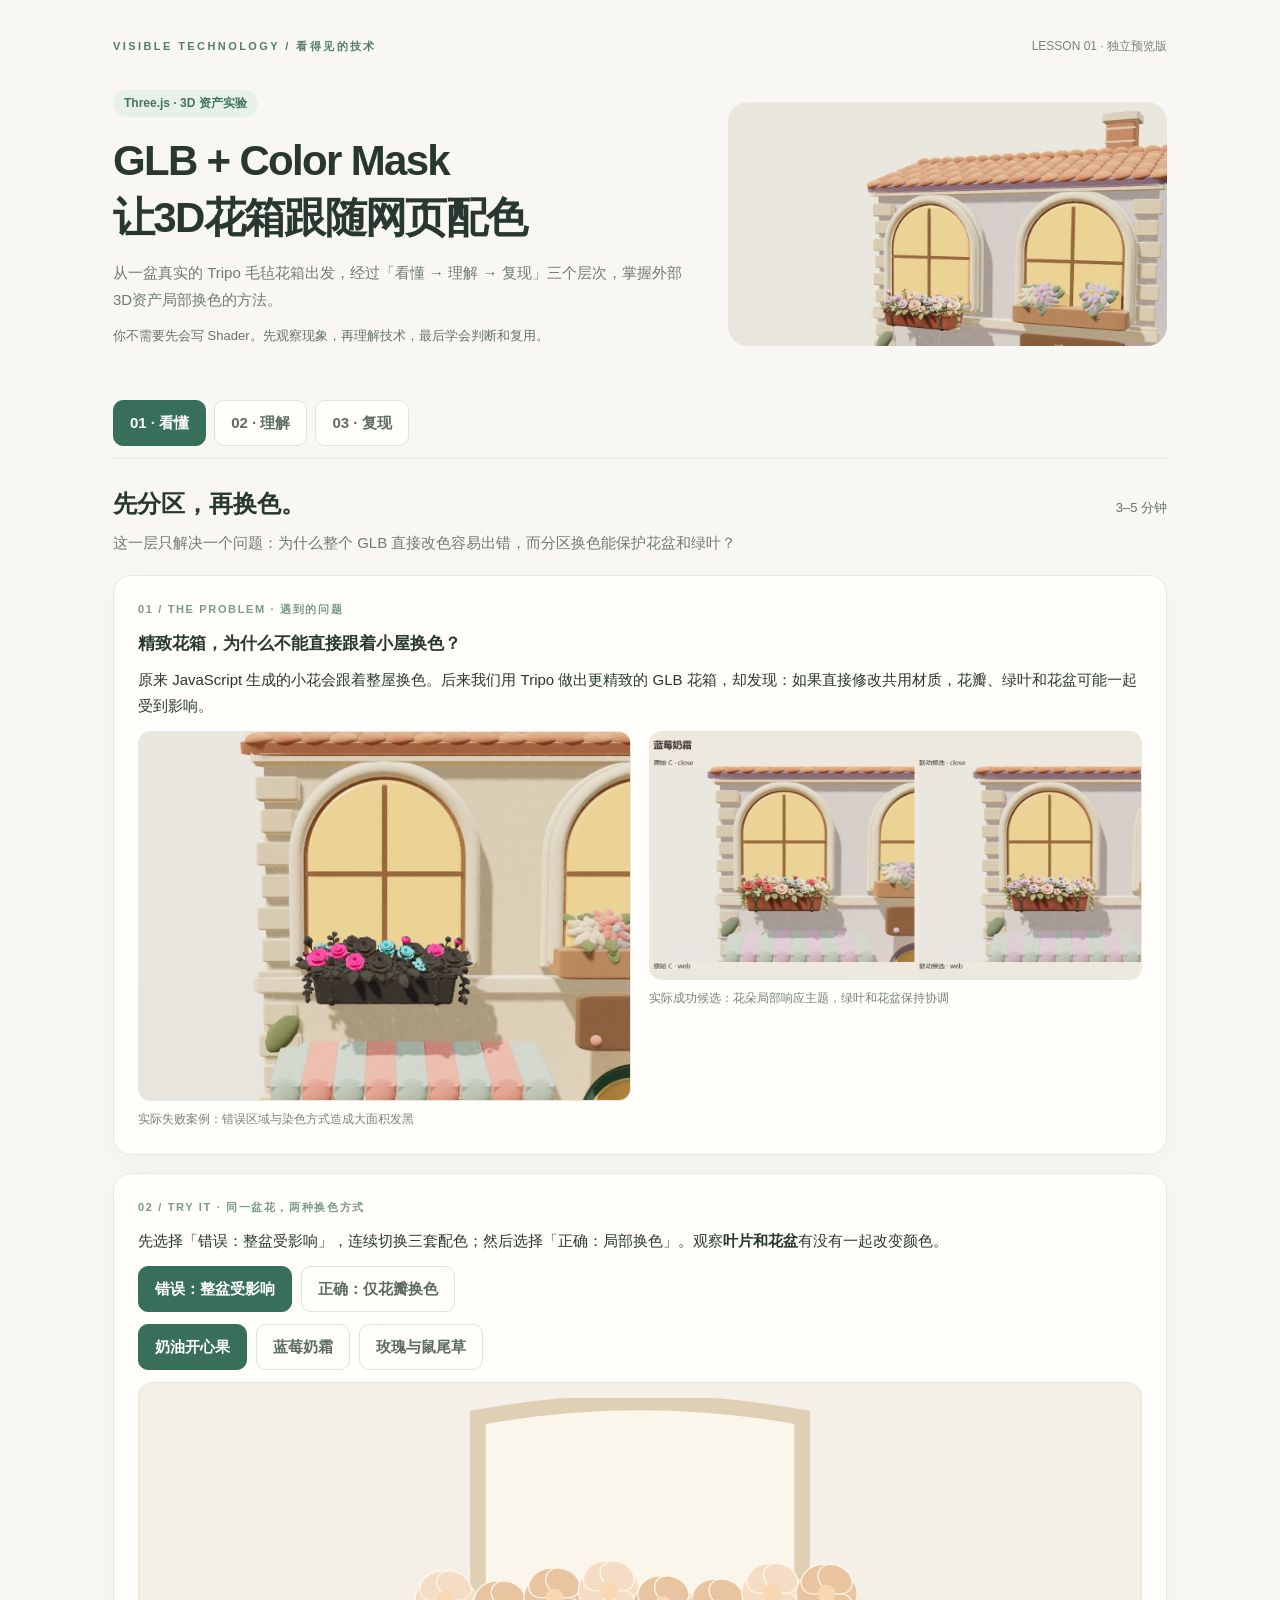
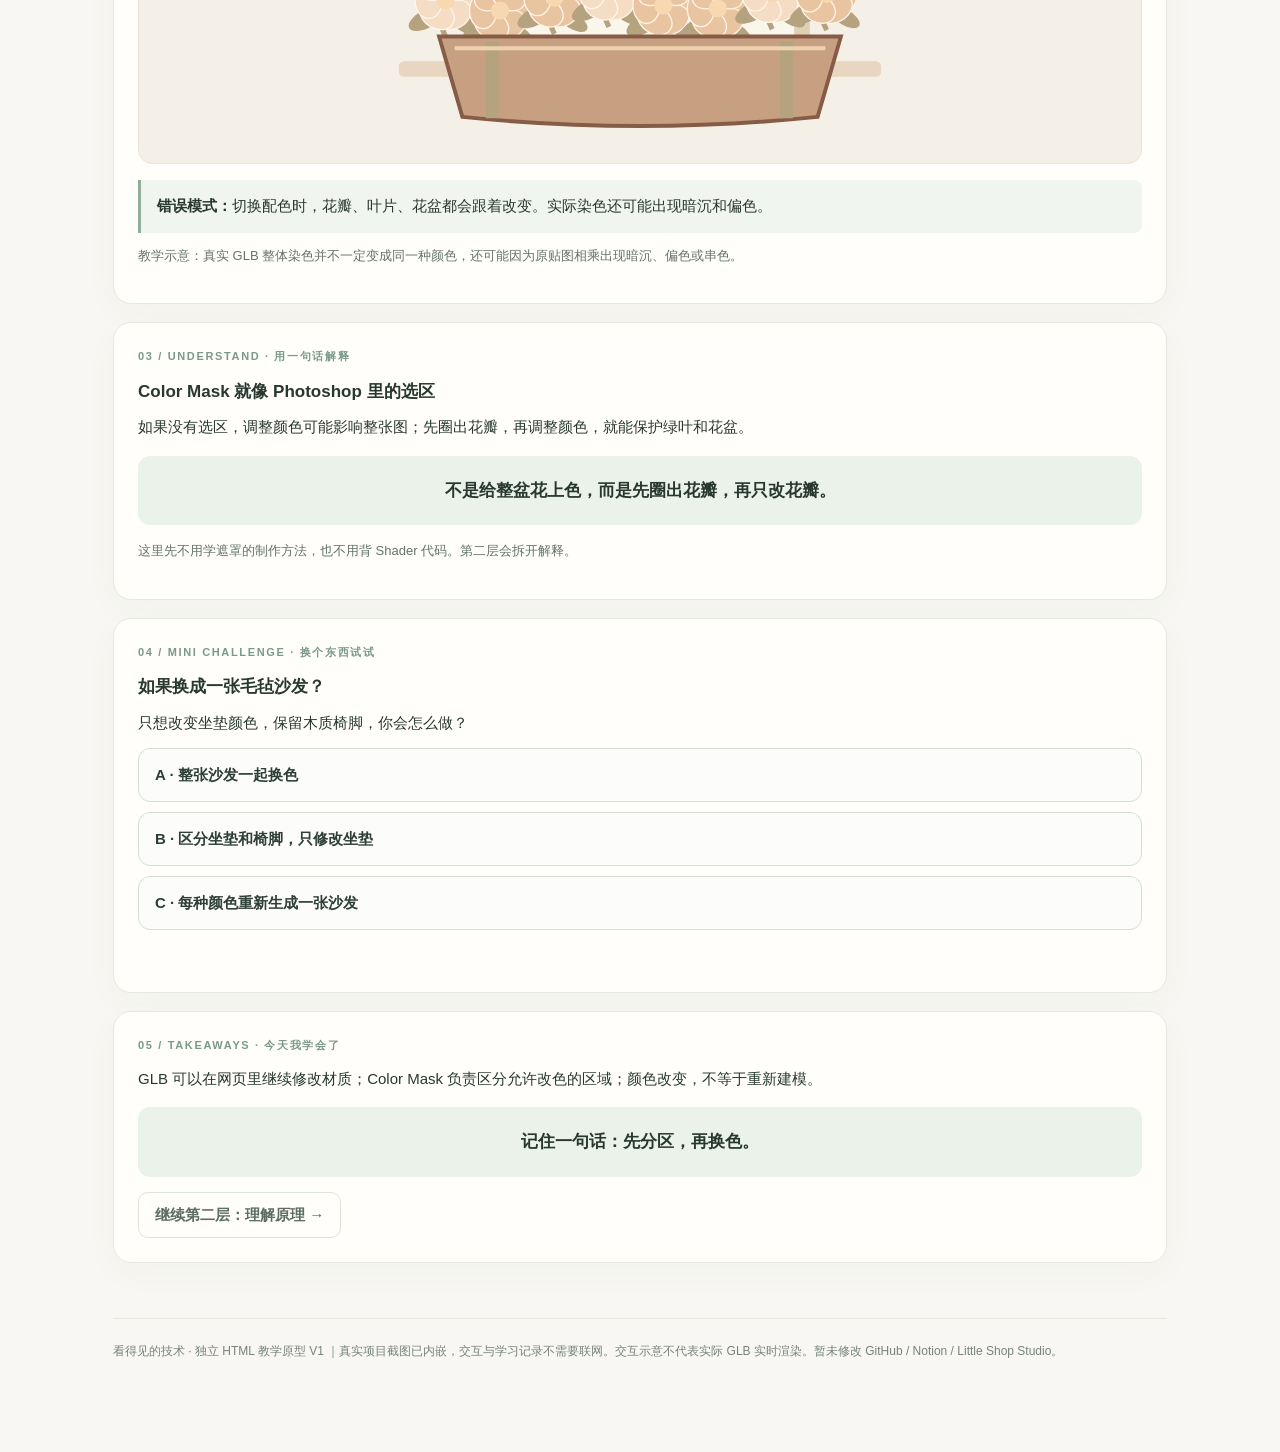
==== lessons/01-glb-color-mask.html @ ec83a198 "Publish Visible Technology Lesson 01 V2" ====
<!doctype html>
<html lang="zh-CN"><head><meta charset="utf-8"><meta name="viewport" content="width=device-width,initial-scale=1"><meta name="theme-color" content="#f7f5ef"><title>GLB + Color Mask｜让3D花箱跟随网页配色</title>
<style>
:root{--bg:#f8f7f3;--paper:#fffefb;--ink:#283831;--muted:#77827b;--edge:#e5e9df;--green:#537d6c;--mint:#e7f1e9;--blush:#efe0e4;--purple:#ddcee9}*{box-sizing:border-box}body{margin:0;background:var(--bg);color:var(--ink);font:15px/1.75 -apple-system,BlinkMacSystemFont,"Segoe UI","PingFang SC","Microsoft YaHei",sans-serif}button,input,select{font:inherit}button{cursor:pointer}button:focus-visible,input:focus-visible{outline:3px solid #93b8a2;outline-offset:2px}.shell{max-width:1110px;margin:auto;padding:36px 28px 90px}.eyebrow{letter-spacing:.22em;font-size:11px;color:var(--green);font-weight:700}.top{display:flex;justify-content:space-between;gap:12px;align-items:center}.top .tiny{font-size:12px;color:var(--muted)}h1{font-size:clamp(26px,4vw,42px);letter-spacing:-.04em;line-height:1.35;margin:16px 0 14px}h2{font-size:24px;line-height:1.4;margin:0 0 10px}h3{font-size:17px;margin:0 0 8px}p{margin:0 0 12px}.sub{font-size:15px;color:#6f7b73;max-width:800px}.hero{display:grid;grid-template-columns:1fr .75fr;gap:30px;align-items:center;margin:32px 0 28px}.hero img{width:100%;aspect-ratio:1.8;object-fit:cover;object-position:center;border-radius:20px}.tag{display:inline-block;background:var(--mint);color:#427561;border-radius:99px;padding:3px 11px;font-size:12px;font-weight:650}.tabs{display:flex;gap:8px;position:sticky;top:0;z-index:5;background:#f8f7f3ee;backdrop-filter:blur(16px);padding:12px 0;border-bottom:1px solid var(--edge);margin-bottom:28px}.tabs button,.pill{border:1px solid #dde5db;background:var(--paper);border-radius:10px;color:#5d6d63;padding:9px 16px;font-weight:650}.tabs button.on,.pill.on{background:#386f5a;border-color:#386f5a;color:white}.layer{display:none;animation:fade .25s}.layer.on{display:block}@keyframes fade{from{opacity:.4;transform:translateY(5px)}to{opacity:1;transform:none}}.section{margin:26px 0}.card{background:var(--paper);border:1px solid var(--edge);border-radius:18px;padding:24px;margin:18px 0;box-shadow:0 9px 35px #475b4b08}.label{font-size:11px;letter-spacing:.15em;color:#7a9a87;font-weight:750;text-transform:uppercase;margin-bottom:10px}.hint{color:#64736a;font-size:13px}.grid2{display:grid;grid-template-columns:1fr 1fr;gap:18px}.grid3{display:grid;grid-template-columns:repeat(3,1fr);gap:12px}.photo{width:100%;display:block;border-radius:12px;border:1px solid var(--edge)}figure{margin:0}figcaption{font-size:12px;color:var(--muted);padding-top:8px}.controlrow{display:flex;gap:9px;flex-wrap:wrap;margin:12px 0}.demo{border:1px solid #ebe4d9;border-radius:14px;background:#f4f0e7;padding:15px}.demo svg{width:100%;max-height:350px;display:block}.feedback{border-left:3px solid #8faf9a;background:#f0f5f0;padding:13px 16px;border-radius:0 8px 8px 0;margin:16px 0 0}.warning{border-left-color:#cb977c;background:#fbf4ec}.learn{font-weight:700;font-size:17px;background:#eaf2e9;padding:20px;border-radius:12px;text-align:center;margin:15px 0}.quiz button{display:block;width:100%;text-align:left;background:#fcfdfb;border:1px solid #d7dfd5;border-radius:12px;padding:14px 16px;margin:10px 0;color:#2f3f38;font-weight:600;line-height:1.6;box-shadow:0 1px 0 #ffffff inset}.quiz button:hover{background:#f3f7f2;border-color:#c0cec3}.quiz button.selected{border-color:#608a6c;background:#edf5eb;color:#214236}.quiz button:disabled{opacity:.72;color:#5f6f67;background:#f5f6f3;cursor:not-allowed}.quiz-feedback{font-weight:600;min-height:28px;color:#3f6d59}.flow{display:flex;gap:10px;flex-wrap:wrap;align-items:center}.flow>span{padding:11px 14px;border:1px solid #e2e7df;background:#f8faf6;border-radius:10px}.flow b{color:#8fa49a}input[type=range]{width:100%;accent-color:#688e81}input[type=text]{width:100%;border:1px solid var(--edge);border-radius:10px;padding:10px 12px;background:white}.inputgroup{margin:10px 0}.inputgroup label{display:block;font-size:13px;color:var(--muted);margin-bottom:5px}.status{border-radius:8px;background:#f1f3ec;padding:9px 12px;font-size:12px;color:#66756a}.stepbar{display:flex;gap:5px;margin:15px 0}.stepbar span{height:5px;flex:1;background:#e4e8e2;border-radius:20px}.stepbar span.on{background:#7da38e}.small{font-size:12px}.sectionTitle{display:flex;justify-content:space-between;align-items:baseline;gap:10px}.foot{margin-top:55px;border-top:1px solid var(--edge);padding-top:22px;font-size:12px;color:var(--muted)}.gallery img{width:100%;height:180px;object-fit:cover;display:block;border-radius:10px}.gallery figure{min-width:0}.code{font:12px/1.7 ui-monospace,Consolas,monospace;background:#263b34;color:#e1eee6;border-radius:12px;padding:16px;white-space:pre-wrap;word-break:break-word;max-height:320px;overflow:auto}.hide{display:none}.stepnav{display:flex;justify-content:space-between;gap:10px;margin-top:14px}kbd{font:12px ui-monospace,monospace;background:#e7ece6;padding:2px 5px;border-radius:4px}details{border:1px solid var(--edge);border-radius:12px;padding:12px 16px;margin:8px 0;background:white}summary{cursor:pointer;font-weight:650}.compare-legend{display:flex;gap:12px;flex-wrap:wrap;align-items:center;font-size:12px;color:var(--muted)}.dot{width:10px;height:10px;border-radius:50%;display:inline-block;margin-right:3px}.colorswatch{display:inline-block;width:13px;height:13px;border-radius:4px;border:1px solid #0001;vertical-align:middle}#cylinder{max-height:330px}.miniStats{display:grid;grid-template-columns:repeat(3,1fr);gap:12px}.stat{background:#eff2ec;padding:15px;border-radius:12px}.stat b{font-size:21px;display:block}.stat small{color:var(--muted)}@media(max-width:740px){.shell{padding:22px 15px 65px}.hero,.grid2{grid-template-columns:1fr}.grid3{grid-template-columns:1fr}.card{padding:17px}.tabs{overflow-x:auto}.tabs button{white-space:nowrap;flex:1;padding:8px}.miniStats{grid-template-columns:repeat(3,1fr)}.stat{padding:10px}.stat b{font-size:16px}}
</style></head><body><main class="shell"><div class="top"><span class="eyebrow">VISIBLE TECHNOLOGY / 看得见的技术</span><span class="tiny">LESSON 01 · 独立预览版</span></div>
<div class="hero"><div><span class="tag">Three.js · 3D 资产实验</span><h1>GLB + Color Mask<br>让3D花箱跟随网页配色</h1><p class="sub">从一盆真实的 Tripo 毛毡花箱出发，经过「看懂 → 理解 → 复现」三个层次，掌握外部3D资产局部换色的方法。</p><p class="hint">你不需要先会写 Shader。先观察现象，再理解技术，最后学会判断和复用。</p></div><img src="[data-uri]" alt="蓝莓奶霜主题实际实验截图"></div>
<nav class="tabs" aria-label="学习层次"><button class="on" data-layer="one">01 · 看懂</button><button data-layer="two">02 · 理解</button><button data-layer="three">03 · 复现</button></nav>
<section id="one" class="layer on"><div class="sectionTitle"><h2>先分区，再换色。</h2><span class="hint">3–5 分钟</span></div><p class="sub">这一层只解决一个问题：为什么整个 GLB 直接改色容易出错，而分区换色能保护花盆和绿叶？</p>
<div class="card"><div class="label">01 / THE PROBLEM · 遇到的问题</div><h3>精致花箱，为什么不能直接跟着小屋换色？</h3><p>原来 JavaScript 生成的小花会跟着整屋换色。后来我们用 Tripo 做出更精致的 GLB 花箱，却发现：如果直接修改共用材质，花瓣、绿叶和花盆可能一起受到影响。</p><div class="grid2"><figure><img class="photo" src="[data-uri]" alt="早期错误的整盆发黑实验"><figcaption>实际失败案例：错误区域与染色方式造成大面积发黑</figcaption></figure><figure><img class="photo" src="[data-uri]" alt="蓝莓奶霜三套配色对照"><figcaption>实际成功候选：花朵局部响应主题，绿叶和花盆保持协调</figcaption></figure></div></div>
<div class="card"><div class="label">02 / TRY IT · 同一盆花，两种换色方式</div><p>先选择「错误：整盆受影响」，连续切换三套配色；然后选择「正确：局部换色」。观察<span style="font-weight:750">叶片和花盆</span>有没有一起改变颜色。</p><div class="controlrow" id="modeBtns"><button class="pill on" data-value="wrong">错误：整盆受影响</button><button class="pill" data-value="right">正确：仅花瓣换色</button></div><div class="controlrow" id="themeBtns"><button class="pill on" data-value="cream">奶油开心果</button><button class="pill" data-value="blue">蓝莓奶霜</button><button class="pill" data-value="rose">玫瑰与鼠尾草</button></div><div class="demo"><svg id="flowerDemo" viewBox="0 0 460 270" role="img" aria-label="会随主题改变颜色的交互花箱"><rect width="460" height="270" rx="15" fill="#f5f0e7"/><path d="M105 15 Q230 -8 355 15 L355 210 H105 Z" fill="#faf6eb" stroke="#dfcfb5" stroke-width="12"/><rect x="44" y="203" width="372" height="12" rx="4" fill="#e8d6c0"/><g id="flowers"></g><path id="potShape" d="M75 184 H385 L367 246 Q230 260 93 246 Z" fill="#b87957" stroke="#875c47" stroke-width="3"/><path id="straps" d="M116 188 V247 M343 188 V247" stroke="#66594b" stroke-width="10" fill="none"/><path d="M87 193 H373" stroke="#eed2b0" stroke-width="3" fill="none"/></svg></div><div class="feedback" id="modeFeedback" aria-live="polite"></div><p class="hint" style="margin-top:12px">教学示意：真实 GLB 整体染色并不一定变成同一种颜色，还可能因为原贴图相乘出现暗沉、偏色或串色。</p></div>
<div class="card"><div class="label">03 / UNDERSTAND · 用一句话解释</div><h3>Color Mask 就像 Photoshop 里的选区</h3><p>如果没有选区，调整颜色可能影响整张图；先圈出花瓣，再调整颜色，就能保护绿叶和花盆。</p><div class="learn">不是给整盆花上色，而是先圈出花瓣，再只改花瓣。</div><p class="hint">这里先不用学遮罩的制作方法，也不用背 Shader 代码。第二层会拆开解释。</p></div>
<div class="card quiz" id="quizOne"><div class="label">04 / MINI CHALLENGE · 换个东西试试</div><h3>如果换成一张毛毡沙发？</h3><p>只想改变坐垫颜色，保留木质椅脚，你会怎么做？</p><button data-correct="false">A · 整张沙发一起换色</button><button data-correct="true">B · 区分坐垫和椅脚，只修改坐垫</button><button data-correct="false">C · 每种颜色重新生成一张沙发</button><div class="quiz-feedback" aria-live="polite"></div></div>
<div class="card"><div class="label">05 / TAKEAWAYS · 今天我学会了</div><p>GLB 可以在网页里继续修改材质；Color Mask 负责区分允许改色的区域；颜色改变，不等于重新建模。</p><div class="learn">记住一句话：先分区，再换色。</div><button class="pill nextLayer" data-to="two">继续第二层：理解原理 →</button></div></section>
<section id="two" class="layer"><div class="sectionTitle"><h2>看看这些技术是怎样合作的</h2><span class="hint">8–12 分钟</span></div><p class="sub">GLB 提供模型，UV 找到贴图位置，Color Mask 指定区域，Shader 计算最终颜色。我们用同一个圆柱连续实验。</p>
<div class="card"><div class="label">INTERACTIVE / 圆柱连续实验</div><div class="controlrow" id="stageBtns"><button class="pill on" data-value="0">① 模型</button><button class="pill" data-value="1">② UV</button><button class="pill" data-value="2">③ 遮罩</button><button class="pill" data-value="3">④ 换色</button></div><h3 id="stageTitle">先观察3D圆柱</h3><p class="hint" id="stageDesc"></p><div class="stepbar" id="stepbar"><span class="on"></span><span></span><span></span><span></span></div><div class="grid2"><div class="demo"><svg id="cylinder" viewBox="0 0 340 230" role="img" aria-label="三维圆柱表面示意"><defs><linearGradient id="cylLight"><stop stop-color="#4d3e29" stop-opacity=".2"/><stop offset=".4" stop-color="white" stop-opacity=".2"/><stop offset="1" stop-color="#42311d" stop-opacity=".15"/></linearGradient></defs><path id="cylSide" d="M78 52 V174 A92 32 0 0 0 262 174 V52 Z" fill="#d0b99b" stroke="#967b61" stroke-width="2"/><path d="M78 52 V174 A92 32 0 0 0 262 174 V52 Z" fill="url(#cylLight)"/><ellipse id="cylTop" cx="170" cy="52" rx="92" ry="32" fill="#ead7bd" stroke="#967b61" stroke-width="2"/><path d="M78 174 A92 32 0 0 0 262 174" stroke="#967b61" stroke-width="2" fill="none"/><text x="170" y="225" text-anchor="middle" font-size="15" fill="#66584b">3D 圆柱（底面被遮挡）</text></svg></div><div class="demo"><svg viewBox="0 0 340 230" role="img" aria-label="圆柱UV展开二维区域"><rect x="14" y="10" width="312" height="201" fill="#ede7dd" rx="9"/><rect id="uvSide" x="32" y="40" width="205" height="143" fill="#d0b99b" stroke="#967b61" stroke-width="2"/><circle id="uvTop" cx="282" cy="75" r="32" fill="#ead7bd" stroke="#967b61" stroke-width="2"/><circle id="uvBottom" cx="282" cy="154" r="32" fill="#ead7bd" stroke="#967b61" stroke-width="2"/><g font-size="13" fill="#67584b" text-anchor="middle"><text x="134" y="116">柱身</text><text x="282" y="80">顶面</text><text x="282" y="159">底面</text></g></svg></div></div><p class="hint">左侧是3D可见表面示意，右侧是2D UV布局。真实圆柱顶面和底面对应两个圆形，底面在当前3D视角下看不见。</p><div id="regionControls" class="hide"><h3>指定允许换色的区域</h3><div class="controlrow" id="regionBtns"><button class="pill on" data-value="side">柱身（长方形）</button><button class="pill" data-value="caps">两端（两个圆形）</button><button class="pill" data-value="all">全部表面</button></div><label class="small"><input type="checkbox" id="maskPreview"> 显示遮罩预览（粉色为选中区域）</label></div><div id="shadeControls" class="hide"><h3>选择目标颜色</h3><div class="controlrow" id="shaderColorBtns"><button class="pill on" data-value="#ae93d1">薰衣草紫</button><button class="pill" data-value="#db93a7">樱花粉</button><button class="pill" data-value="#8db9a4">薄荷绿</button></div><div class="inputgroup"><label for="blend">遮罩混合强度 <b id="blendValue">100%</b></label><input id="blend" type="range" min="0" max="100" step="5" value="100"></div></div><div class="feedback" id="stageFeedback" aria-live="polite"></div><div class="stepnav"><button class="pill" id="prevStage">← 上一步</button><button class="pill" id="nextStage">下一步 →</button></div></div>
<div class="card"><div class="label">REMEMBER / 四个概念</div><div class="grid2"><p><b>GLB：</b>存放3D几何、UV、材质和贴图等数据的文件格式。</p><p><b>UV：</b>让3D表面的位置对应到2D贴图的位置。</p><p><b>Color Mask：</b>标记哪些表面区域参与换色。</p><p><b>Shader：</b>利用贴图、遮罩和配色，计算像素最终的显示效果。</p></div><div class="learn">UV 负责「在哪里」，Mask 负责「改不改」，Shader 负责「怎么画」。</div><p class="hint">Mask=0 表示保留原色，Mask=1 表示完全参与目标色处理。真实项目可能使用多通道遮罩和更复杂的色彩重映射。</p></div>
<div class="card quiz" id="quizTwo"><div class="label">CHECK / 理解检查</div><h3>如果玫瑰变紫色后，绿叶边缘也出现紫色，应优先检查什么？</h3><button data-correct="false">A · 增加模型面数</button><button data-correct="true">B · 遮罩边界、UV 对齐与采样</button><button data-correct="false">C · 花箱在窗台上的位置</button><div class="quiz-feedback" aria-live="polite"></div></div><button class="pill nextLayer" data-to="three">继续第三层：复现与应用 →</button></section>
<section id="three" class="layer"><div class="sectionTitle"><h2>下次遇到同类模型，你还会做吗？</h2><span class="hint">8–12 分钟</span></div><p class="sub">这一层不是背代码，而是记住可复用的流程、失败时的判断方法，以及真实项目档案在哪里。</p>
<div class="card"><div class="label">REPRODUCE / 五步复现路线</div><div class="flow"><span>① Tripo 获取 GLB</span><b>→</b><span>② Blender 减面</span><b>→</b><span>③ 分区遮罩</span><b>→</b><span>④ Three.js 动态换色</span><b>→</b><span>⑤ 实际验收</span></div><p class="hint" style="margin-top:15px">先检查原始模型是否已有独立材质区，再决定遮罩或分材质方案，不能机械地要求所有模型使用同一技术。</p><div class="miniStats"><div class="stat"><b>约190万</b><small>原始三角面</small></div><div class="stat"><b>约15万</b><small>候选三角面</small></div><div class="stat"><b>3 套</b><small>配色视觉验收</small></div></div></div>
<div class="card"><div class="label">EVIDENCE / 这次真实项目留下了什么</div><div class="grid3 gallery"><figure><img src="[data-uri]" alt="四档减面对照"><figcaption>模型减面对比：150k保留良好，80k与40k出现破损</figcaption></figure><figure><img src="[data-uri]" alt="C版装配预览"><figcaption>C版：位置修正＋柔和哑光</figcaption></figure><figure><img src="[data-uri]" alt="蓝莓奶霜换色对比"><figcaption>三套配色之一：蓝莓奶霜</figcaption></figure></div><details><summary>展开查看三套配色和加载失败回退</summary><div class="grid2" style="margin-top:15px"><figure><img class="photo" src="[data-uri]" alt="奶油开心果前后对比"><figcaption>奶油开心果</figcaption></figure><figure><img class="photo" src="[data-uri]" alt="玫瑰与鼠尾草前后对比"><figcaption>玫瑰与鼠尾草</figcaption></figure><figure><img class="photo" src="[data-uri]" alt="程序花箱回退"><figcaption>加载失败后回退程序花箱</figcaption></figure><figure><img class="photo" src="[data-uri]" alt="失败的错误染色"><figcaption>早期整盆染色失败</figcaption></figure></div></details></div>
<div class="card quiz" id="diagnostic"><div class="label">DEBUG LAB / 问题诊断实验室</div><div class="sectionTitle"><h3 id="diagnosisTitle"></h3><span class="hint" id="diagnosisCount"></span></div><p id="diagnosisQuestion"></p><div id="diagnosisChoices"></div><div class="quiz-feedback" id="diagnosisFeedback" aria-live="polite"></div><div class="stepnav"><button class="pill" id="previousCase">← 上一题</button><button class="pill" id="nextCase">下一题 →</button></div></div>
<div class="card"><div class="label">REUSE / 任务书生成器</div><h3>下一次，换成别的 GLB 怎么办？</h3><p class="hint">填入要做的东西与换色区域，复制任务书交给 Codex。在独立实验里验证，再决定是否进入正式项目。</p><div class="grid3"><div class="inputgroup"><label for="assetName">资产名称</label><input type="text" id="assetName" value="毛毡沙发"></div><div class="inputgroup"><label for="editablePart">允许换色的部位</label><input type="text" id="editablePart" value="坐垫"></div><div class="inputgroup"><label for="fixedPart">保持原色的部位</label><input type="text" id="fixedPart" value="木质椅脚"></div></div><pre class="code" id="promptPreview"></pre><button class="pill on" id="copyPrompt">复制 Codex 任务书</button><span class="hint" id="copyStatus" aria-live="polite"></span></div>
<div class="card"><div class="label">ARCHIVE / 实验档案与技术边界</div><p><b>C版不只是 GLB：</b>它包含约15万面模型、柔和哑光材质配方和装配位置；单独复制模型未必能复现验收外观。</p><p><b>FLOWER-COLOR-01：</b>三套颜色静态视觉已验收；十轮切换、配置恢复、实例复用和失败回退有独立实验通过记录。</p><div class="feedback warning"><b>仍待验证：</b>保护区严格像素一致性（53,550样本中54个差异）、真实手机性能、完整异步加载生命周期。曾测得切色平均约174ms（含整屋重建），不能全部归因于花箱。<br><span class="small">本页是教学原型，不代表真实工程已经正式集成或上线。</span></div><details><summary>原始 Windows 实验档案路径（仅供找回，不是网页链接）</summary><p class="small"><kbd>F:/Projects/floral-glb-validation-20261029/felt-assembly/accepted-c-20261030/manifest.json</kbd></p><p class="small"><kbd>F:/Projects/floral-glb-validation-20261029/felt-assembly/color-qa/REPORT.md</kbd></p><p class="small"><kbd>F:/Projects/floral-glb-validation-20261029/felt-assembly/accepted-color-20261030/README.md</kbd></p><p class="hint">实际 Shader、遮罩通道及源码细节请以归档文件核实，当前页面使用原理级示例，未声称逐行复刻。</p></details></div><div class="learn">复现不是把步骤背下来，而是知道从哪里查、怎么验证、失败了优先检查什么。</div></section>
<div class="foot">看得见的技术 · 独立 HTML 教学原型 V1 ｜真实项目截图已内嵌，交互与学习记录不需要联网。交互示意不代表实际 GLB 实时渲染。暂未修改 GitHub / Notion / Little Shop Studio。</div></main>
<script>
const $=s=>document.querySelector(s), $$=s=>[...document.querySelectorAll(s)];
function setPills(id,value){$$('#'+id+' button').forEach(b=>{let on=b.dataset.value===String(value);b.classList.toggle('on',on);b.setAttribute('aria-pressed',on)})}
function chooseButtons(id,callback){$$('#'+id+' button').forEach(b=>b.addEventListener('click',()=>callback(b.dataset.value)))}
function openLayer(name){$$('.layer').forEach(el=>el.classList.toggle('on',el.id===name));$$('.tabs button').forEach(b=>{let on=b.dataset.layer===name;b.classList.toggle('on',on);b.setAttribute('aria-current',on?'page':'false')});window.scrollTo({top:0,behavior:'smooth'})}
$$('.tabs button').forEach(b=>b.onclick=()=>openLayer(b.dataset.layer));$$('.nextLayer').forEach(b=>b.onclick=()=>openLayer(b.dataset.to));
const themeColors={cream:{flower:'#e8c5a0',secondary:'#f5ddc5',leaf:'#b5a37f',pot:'#c7a081'},blue:{flower:'#b9a3d8',secondary:'#e6cce6',leaf:'#9983b3',pot:'#9780ad'},rose:{flower:'#dd9aa7',secondary:'#f2c9cb',leaf:'#b47e8b',pot:'#bf8992'}};
let theme='cream',mode='wrong';
const flowers=$('#flowers');for(let i=0;i<8;i++){let x=80+i*42;let y=156+Math.sin(i*1.7)*8;let g=document.createElementNS('http://www.w3.org/2000/svg','g');g.innerHTML=`<path data-plant="stem" d="M${x} ${y+28} Q${x-10} ${y+9} ${x+2} ${y-16}" fill="none" stroke="#78976e" stroke-width="4"/><ellipse data-plant="leaf" cx="${x-14}" cy="${y+14}" rx="16" ry="7" transform="rotate(-28 ${x-14} ${y+14})" fill="#8daa83"/><ellipse data-plant="leaf" cx="${x+14}" cy="${y+18}" rx="13" ry="6" transform="rotate(32 ${x+14} ${y+18})" fill="#8daa83"/>${[0,60,120,180,240,300].map(a=>{let X=x+13*Math.cos(a*Math.PI/180),Y=y+13*Math.sin(a*Math.PI/180);return `<ellipse data-plant="petal" data-variant="${i%3===0?'secondary':'main'}" cx="${X}" cy="${Y}" rx="10.5" ry="14" transform="rotate(${a} ${X} ${Y})" stroke="#fff5e8" stroke-width="1"/>`}).join('')}<circle cx="${x}" cy="${y}" r="7" fill="#f8d8b1"/>`;flowers.appendChild(g)}
function drawFlowers(){let c=themeColors[theme],bad=mode==='wrong';$$('[data-plant=petal]').forEach(e=>e.setAttribute('fill',e.dataset.variant==='main'?c.flower:c.secondary));$$('[data-plant=leaf]').forEach(e=>e.setAttribute('fill',bad?c.leaf:'#8daa83'));$$('[data-plant=stem]').forEach(e=>e.setAttribute('stroke',bad?c.leaf:'#78976e'));$('#potShape').setAttribute('fill',bad?c.pot:'#b87957');$('#straps').setAttribute('stroke',bad?c.leaf:'#66594b');$('#modeFeedback').innerHTML=bad?'<b>错误模式：</b>切换配色时，花瓣、叶片、花盆都会跟着改变。实际染色还可能出现暗沉和偏色。':'<b>正确模式：</b>切换配色时，只有花瓣变化，叶片和花盆始终保持原有颜色。'}
chooseButtons('modeBtns',v=>{mode=v;setPills('modeBtns',mode);drawFlowers()});chooseButtons('themeBtns',v=>{theme=v;setPills('themeBtns',theme);drawFlowers()});drawFlowers();
$$('.quiz').forEach(el=>{if(el.id==='diagnostic')return;el.querySelectorAll('button[data-correct]').forEach(b=>b.onclick=()=>{el.querySelectorAll('button[data-correct]').forEach(x=>x.classList.remove('selected'));b.classList.add('selected');el.querySelector('.quiz-feedback').textContent=b.dataset.correct==='true'?'✓ 正确！你已经能把换色原理迁移到新的物体。':'再想想：我们希望复用同一模型，只改变指定区域。'})});
let stage=0,region='side',shaderColor='#ae93d1',strength=1,preview=false;
function isRegion(x){return region==='all'||region==='side'&&x==='side'||region==='caps'&&x!=='side'}
function blendHex(a,b,t){const x=[1,3,5].map(i=>parseInt(a.slice(i,i+2),16)),y=[1,3,5].map(i=>parseInt(b.slice(i,i+2),16));return '#'+x.map((n,i)=>Math.round(n*(1-t)+y[i]*t).toString(16).padStart(2,'0')).join('')}
function drawStage(){setPills('stageBtns',stage);$('#stageTitle').textContent=['先观察一个3D圆柱','把圆柱展开成二维UV','给指定表面做Color Mask','让Shader计算最终颜色'][stage];$('#stageDesc').textContent=['圆柱有柱身、顶面和底面，我们希望能独立控制它们。','右侧UV图中，长方形对应柱身，两个圆形对应顶面和底面。','选中区域可以换色。点击“显示遮罩”看看3D与2D是否一致。','修改目标色和混合强度，看对应区域如何一起变化。'][stage];$('#regionControls').classList.toggle('hide',stage<2);$('#shadeControls').classList.toggle('hide',stage!==3);$$('#stepbar span').forEach((x,i)=>x.classList.toggle('on',i<=stage));$('#prevStage').disabled=stage===0;$('#nextStage').textContent=stage===3?'重新开始 ↻':'下一步 →';setPills('regionBtns',region);setPills('shaderColorBtns',shaderColor);$('#blendValue').textContent=Math.round(strength*100)+'%';const base={side:'#d0b99b',top:'#ead7bd',bottom:'#ead7bd'};for(let part of ['side','top','bottom']){let col=base[part];if(stage>=2&&preview)col=isRegion(part)?'#dc6684':'#b6b6b6';else if(stage===3&&isRegion(part))col=blendHex(col,shaderColor,strength);let uv=$('#uv'+part[0].toUpperCase()+part.slice(1));uv.setAttribute('fill',col);if(part!=='bottom')$('#cyl'+part[0].toUpperCase()+part.slice(1)).setAttribute('fill',col)}$('#stageFeedback').innerHTML=[`<b>观察：</b>圆柱有三个表面类别，其中底面在当前视角下不可见。`,`<b>UV：</b>告诉程序“三维表面的哪一点，在二维贴图的哪里”。UV本身不决定换色。`,`<b>Mask：</b>标记哪里可以参与换色。粉色被选中，灰色不参与。`,`<b>Shader：</b>根据原色、目标色和遮罩强度计算结果。颜色改变，不需要重新生成模型。`][stage]}
chooseButtons('stageBtns',v=>{stage=+v;preview=false;$('#maskPreview').checked=false;drawStage()});chooseButtons('regionBtns',v=>{region=v;drawStage()});chooseButtons('shaderColorBtns',v=>{shaderColor=v;preview=false;$('#maskPreview').checked=false;drawStage()});$('#maskPreview').onchange=e=>{preview=e.target.checked;drawStage()};$('#blend').oninput=e=>{strength=e.target.value/100;drawStage()};$('#prevStage').onclick=()=>{stage=Math.max(0,stage-1);preview=false;$('#maskPreview').checked=false;drawStage()};$('#nextStage').onclick=()=>{stage=stage===3?0:stage+1;preview=false;$('#maskPreview').checked=false;drawStage()};drawStage();
const cases=[{title:'模型太重',text:'Tripo生成了一盆漂亮的花，却有190万三角面。',opts:['马上放进正式网站','制作减面候选，对比质量和性能','把全部贴图删除'],correct:1,why:'先独立验证减面。15万面是这次花箱的候选结果，不是通用上限。'},{title:'整盆变色',text:'只想给玫瑰换紫色，却连花盆和绿叶一起变了。',opts:['检查模型结构，建立局部换色区','给模型加更多灯光','把花箱放大'],correct:0,why:'应先检查共用材质和UV，再决定使用遮罩还是独立材质。'},{title:'换色卡顿',text:'小屋切换配色时发生明显停顿。',opts:['立刻删掉高精花箱','只看花瓣是否漂亮','分别测量整屋重建、材质更新和加载耗时'],correct:2,why:'先定位瓶颈。174ms包含整屋重建，不能全部归因于GLB。'},{title:'边缘串色',text:'玫瑰变紫色后，绿叶边缘也有一圈紫色。',opts:['检查遮罩边界、UV与贴图采样','换一个窗台位置','修改屋顶颜色'],correct:0,why:'优先排查颜色分区与采样问题，而不是改几何或装配。'}];let caseIdx=0;
function drawCase(){let c=cases[caseIdx];$('#diagnosisTitle').textContent=c.title;$('#diagnosisCount').textContent=(caseIdx+1)+' / '+cases.length;$('#diagnosisQuestion').textContent=c.text;$('#diagnosisChoices').innerHTML='';$('#diagnosisFeedback').textContent='';c.opts.forEach((txt,i)=>{let b=document.createElement('button');b.textContent='ABC'[i]+' · '+txt;b.onclick=()=>{[...$('#diagnosisChoices').children].forEach(x=>x.classList.remove('selected'));b.classList.add('selected');$('#diagnosisFeedback').textContent=i===c.correct?'✓ '+c.why:'再试一次：先定位问题来源，而不是盲目修改其他部分。'};$('#diagnosisChoices').appendChild(b)});$('#previousCase').disabled=caseIdx===0;$('#nextCase').disabled=caseIdx===cases.length-1}$('#previousCase').onclick=()=>{caseIdx--;drawCase()};$('#nextCase').onclick=()=>{caseIdx++;drawCase()};drawCase();
function getPrompt(){let a=$('#assetName').value.trim()||'新资产',b=$('#editablePart').value.trim()||'指定区域',c=$('#fixedPart').value.trim()||'其余部位';return `请在独立实验环境中验证可换色GLB资产：${a}。\n\n目标：保留原模型形状、贴图与质感，让「${b}」跟随网页配色变化，同时保护「${c}」不受误染。\n\n先检查GLB的网格、UV、材质和贴图结构，再决定用Color Mask还是独立材质，不要默认所有模型都用同一方案。\n\n保留原始资产与已验收版本，不覆盖。制作可操作的Three.js对比页面，验证局部换色、边缘串色、恢复原色、模型加载、保存恢复及性能。\n\n提供真实浏览器截图、测试结果、失败记录和未验证项。不得修改、合并、部署正式项目；等待我视觉验收。`}
function updatePrompt(){$('#promptPreview').textContent=getPrompt()}$$('#assetName,#editablePart,#fixedPart').forEach(x=>x.addEventListener('input',updatePrompt));updatePrompt();$('#copyPrompt').onclick=async()=>{let v=getPrompt();try{await navigator.clipboard.writeText(v);$('#copyStatus').textContent='已复制'}catch(e){let t=document.createElement('textarea');t.value=v;document.body.appendChild(t);t.select();let success=document.execCommand('copy');t.remove();$('#copyStatus').textContent=success?'已复制':'当前浏览器禁止直接复制，请从上方代码框手动选中复制'}};
</script></body></html>
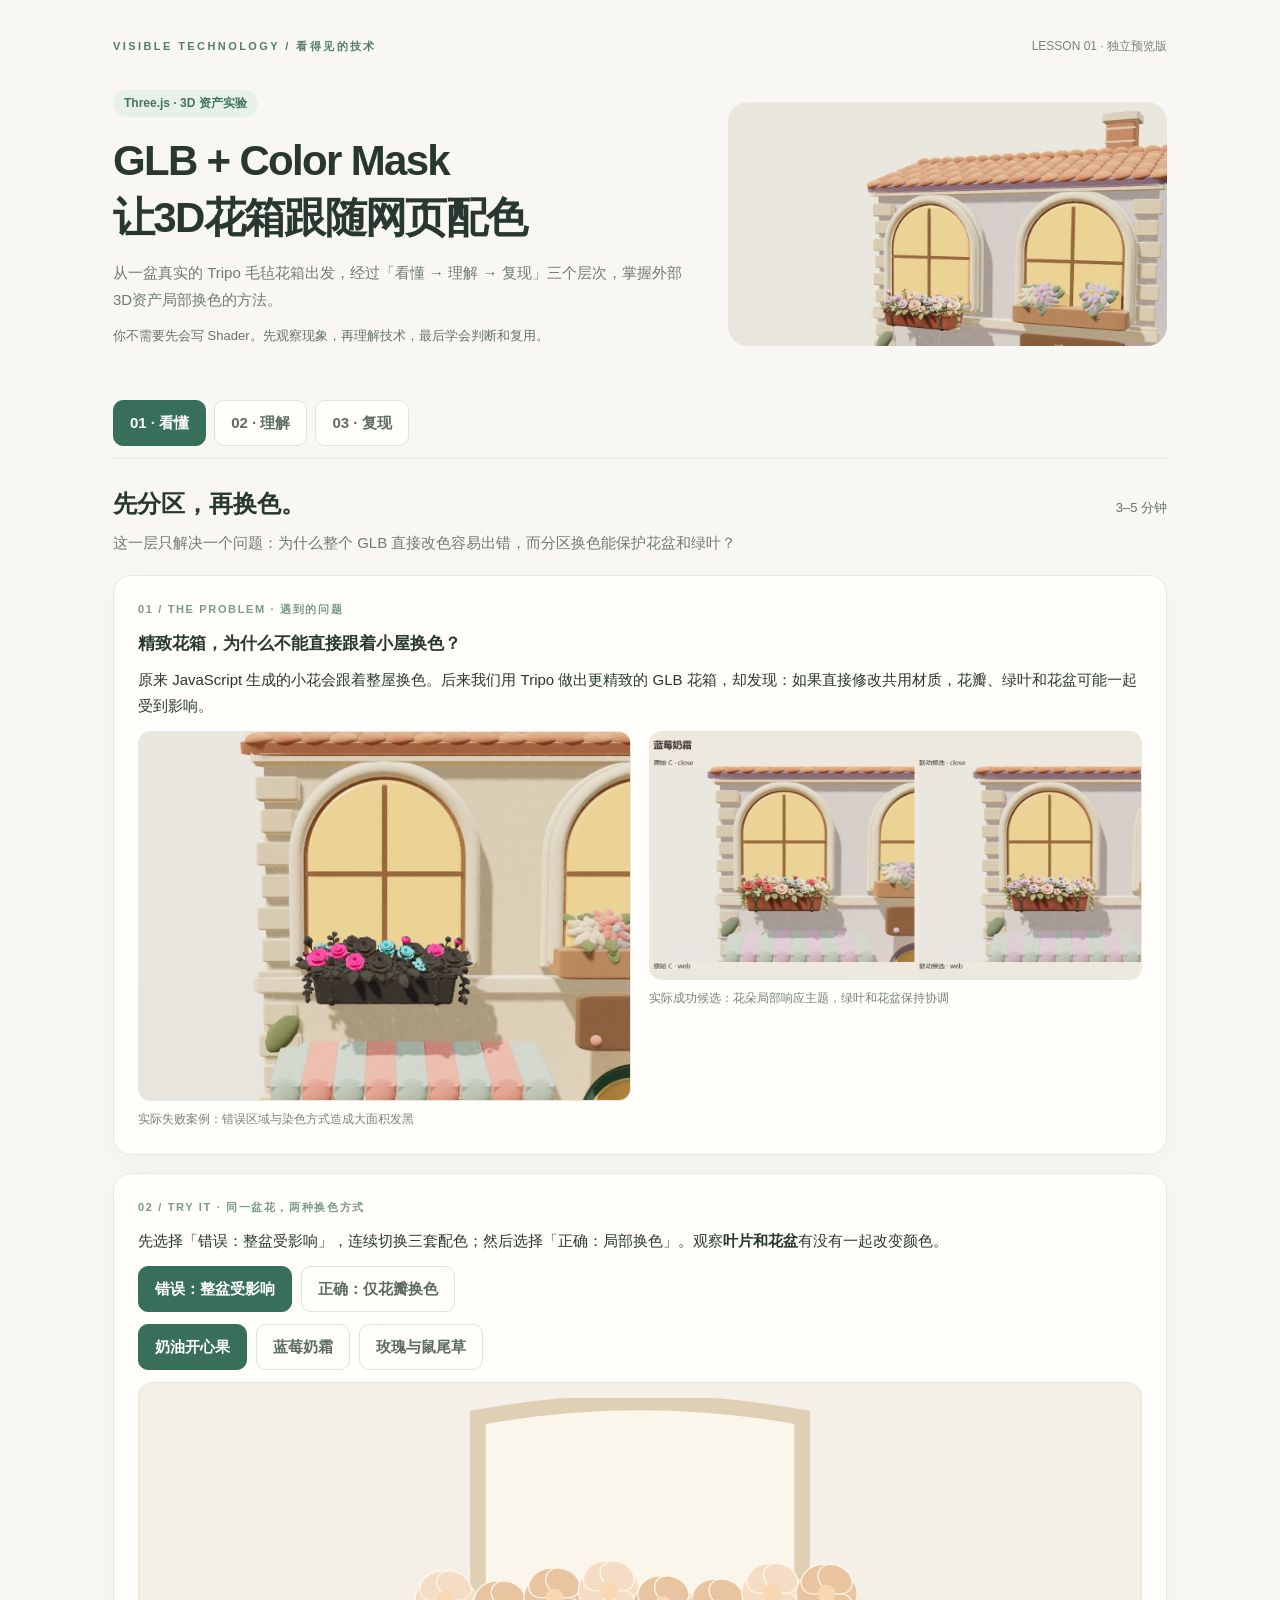
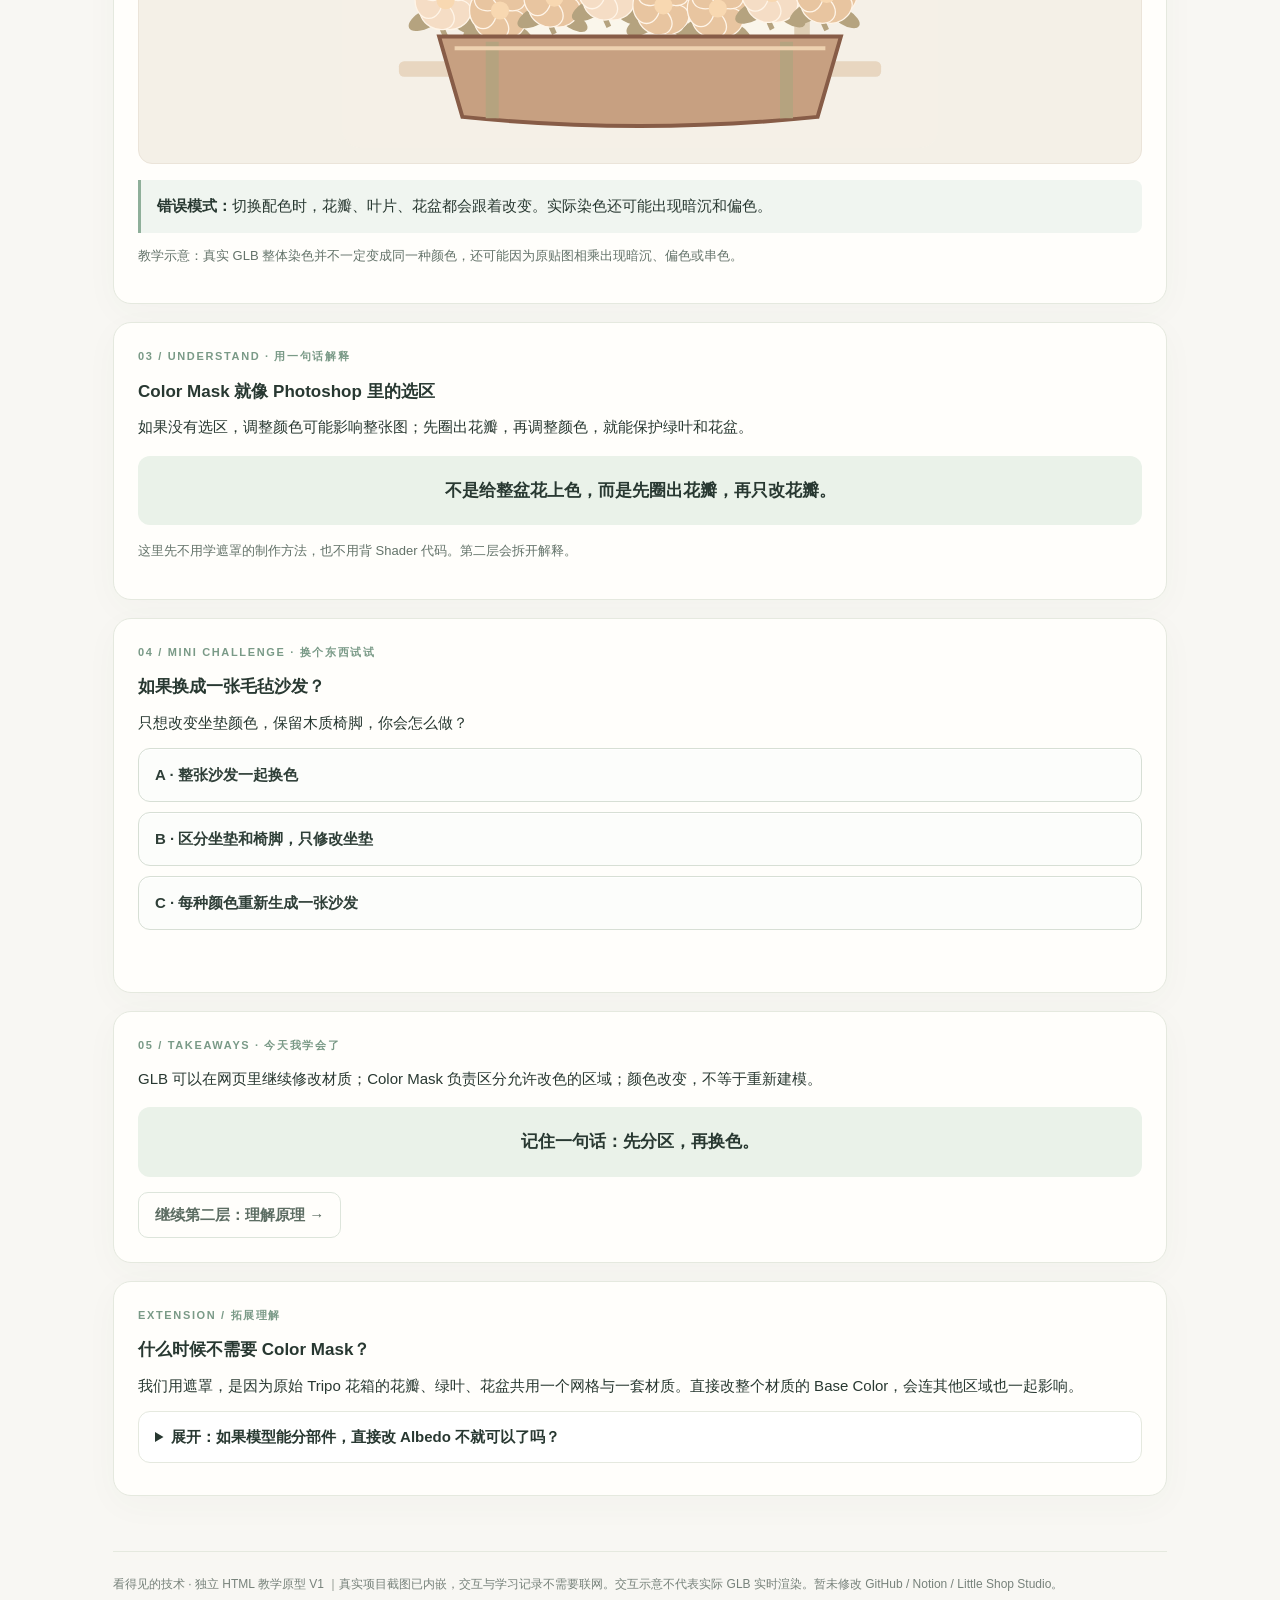
==== commit d9db15e4: "docs(lesson-01): explain when independent albedo materials replace color masks" ====
--- a/lessons/01-glb-color-mask.html
+++ b/lessons/01-glb-color-mask.html
@@ -15,6 +15,7 @@
 <div class="card"><div class="label">INTERACTIVE / 圆柱连续实验</div><div class="controlrow" id="stageBtns"><button class="pill on" data-value="0">① 模型</button><button class="pill" data-value="1">② UV</button><button class="pill" data-value="2">③ 遮罩</button><button class="pill" data-value="3">④ 换色</button></div><h3 id="stageTitle">先观察3D圆柱</h3><p class="hint" id="stageDesc"></p><div class="stepbar" id="stepbar"><span class="on"></span><span></span><span></span><span></span></div><div class="grid2"><div class="demo"><svg id="cylinder" viewBox="0 0 340 230" role="img" aria-label="三维圆柱表面示意"><defs><linearGradient id="cylLight"><stop stop-color="#4d3e29" stop-opacity=".2"/><stop offset=".4" stop-color="white" stop-opacity=".2"/><stop offset="1" stop-color="#42311d" stop-opacity=".15"/></linearGradient></defs><path id="cylSide" d="M78 52 V174 A92 32 0 0 0 262 174 V52 Z" fill="#d0b99b" stroke="#967b61" stroke-width="2"/><path d="M78 52 V174 A92 32 0 0 0 262 174 V52 Z" fill="url(#cylLight)"/><ellipse id="cylTop" cx="170" cy="52" rx="92" ry="32" fill="#ead7bd" stroke="#967b61" stroke-width="2"/><path d="M78 174 A92 32 0 0 0 262 174" stroke="#967b61" stroke-width="2" fill="none"/><text x="170" y="225" text-anchor="middle" font-size="15" fill="#66584b">3D 圆柱（底面被遮挡）</text></svg></div><div class="demo"><svg viewBox="0 0 340 230" role="img" aria-label="圆柱UV展开二维区域"><rect x="14" y="10" width="312" height="201" fill="#ede7dd" rx="9"/><rect id="uvSide" x="32" y="40" width="205" height="143" fill="#d0b99b" stroke="#967b61" stroke-width="2"/><circle id="uvTop" cx="282" cy="75" r="32" fill="#ead7bd" stroke="#967b61" stroke-width="2"/><circle id="uvBottom" cx="282" cy="154" r="32" fill="#ead7bd" stroke="#967b61" stroke-width="2"/><g font-size="13" fill="#67584b" text-anchor="middle"><text x="134" y="116">柱身</text><text x="282" y="80">顶面</text><text x="282" y="159">底面</text></g></svg></div></div><p class="hint">左侧是3D可见表面示意，右侧是2D UV布局。真实圆柱顶面和底面对应两个圆形，底面在当前3D视角下看不见。</p><div id="regionControls" class="hide"><h3>指定允许换色的区域</h3><div class="controlrow" id="regionBtns"><button class="pill on" data-value="side">柱身（长方形）</button><button class="pill" data-value="caps">两端（两个圆形）</button><button class="pill" data-value="all">全部表面</button></div><label class="small"><input type="checkbox" id="maskPreview"> 显示遮罩预览（粉色为选中区域）</label></div><div id="shadeControls" class="hide"><h3>选择目标颜色</h3><div class="controlrow" id="shaderColorBtns"><button class="pill on" data-value="#ae93d1">薰衣草紫</button><button class="pill" data-value="#db93a7">樱花粉</button><button class="pill" data-value="#8db9a4">薄荷绿</button></div><div class="inputgroup"><label for="blend">遮罩混合强度 <b id="blendValue">100%</b></label><input id="blend" type="range" min="0" max="100" step="5" value="100"></div></div><div class="feedback" id="stageFeedback" aria-live="polite"></div><div class="stepnav"><button class="pill" id="prevStage">← 上一步</button><button class="pill" id="nextStage">下一步 →</button></div></div>
 <div class="card"><div class="label">REMEMBER / 四个概念</div><div class="grid2"><p><b>GLB：</b>存放3D几何、UV、材质和贴图等数据的文件格式。</p><p><b>UV：</b>让3D表面的位置对应到2D贴图的位置。</p><p><b>Color Mask：</b>标记哪些表面区域参与换色。</p><p><b>Shader：</b>利用贴图、遮罩和配色，计算像素最终的显示效果。</p></div><div class="learn">UV 负责「在哪里」，Mask 负责「改不改」，Shader 负责「怎么画」。</div><p class="hint">Mask=0 表示保留原色，Mask=1 表示完全参与目标色处理。真实项目可能使用多通道遮罩和更复杂的色彩重映射。</p></div>
 <div class="card quiz" id="quizTwo"><div class="label">CHECK / 理解检查</div><h3>如果玫瑰变紫色后，绿叶边缘也出现紫色，应优先检查什么？</h3><button data-correct="false">A · 增加模型面数</button><button data-correct="true">B · 遮罩边界、UV 对齐与采样</button><button data-correct="false">C · 花箱在窗台上的位置</button><div class="quiz-feedback" aria-live="polite"></div></div><button class="pill nextLayer" data-to="three">继续第三层：复现与应用 →</button></section>
+<div class="card" id="material-vs-mask"><div class="label">EXTENSION / 拓展理解</div><h3>什么时候不需要 Color Mask？</h3><p>我们用遮罩，是因为原始 Tripo 花箱的花瓣、绿叶、花盆共用一个网格与一套材质。直接改整个材质的 Base Color，会连其他区域也一起影响。</p><details><summary>展开：如果模型能分部件，直接改 Albedo 不就可以了吗？</summary><p><b>可以，但关键是能否独立控制材质，而不只是分成多个 Mesh。</b> 如果花瓣拥有独立材质，修改花瓣材质的 Base Color 就可以；一个 Mesh 也能有多个材质区域。反过来，即使拆成多个 Mesh，只要仍共享同一个材质对象，改它的颜色仍可能影响所有共享者。</p><p>如果花瓣、叶片和花盆共用一套材质与复杂颜色贴图，<b>Color Mask</b> 就适合在同一材质里划出允许换色的区域。</p><div class="feedback"><b>记住：</b>Albedo / Base Color 说明“基础颜色是什么”；Color Mask 帮助判断“哪里可以改”。两者可以一起使用，并不是二选一。</div><p class="hint">有彩色 Base Color 贴图时，直接设置 material.color 通常会与贴图颜色相乘，未必得到指定纯色。换色前先检查网格、材质数量、是否共享材质及贴图结构。</p></details></div>
 <section id="three" class="layer"><div class="sectionTitle"><h2>下次遇到同类模型，你还会做吗？</h2><span class="hint">8–12 分钟</span></div><p class="sub">这一层不是背代码，而是记住可复用的流程、失败时的判断方法，以及真实项目档案在哪里。</p>
 <div class="card"><div class="label">REPRODUCE / 五步复现路线</div><div class="flow"><span>① Tripo 获取 GLB</span><b>→</b><span>② Blender 减面</span><b>→</b><span>③ 分区遮罩</span><b>→</b><span>④ Three.js 动态换色</span><b>→</b><span>⑤ 实际验收</span></div><p class="hint" style="margin-top:15px">先检查原始模型是否已有独立材质区，再决定遮罩或分材质方案，不能机械地要求所有模型使用同一技术。</p><div class="miniStats"><div class="stat"><b>约190万</b><small>原始三角面</small></div><div class="stat"><b>约15万</b><small>候选三角面</small></div><div class="stat"><b>3 套</b><small>配色视觉验收</small></div></div></div>
 <div class="card"><div class="label">EVIDENCE / 这次真实项目留下了什么</div><div class="grid3 gallery"><figure><img src="[data-uri]" alt="四档减面对照"><figcaption>模型减面对比：150k保留良好，80k与40k出现破损</figcaption></figure><figure><img src="[data-uri]" alt="C版装配预览"><figcaption>C版：位置修正＋柔和哑光</figcaption></figure><figure><img src="[data-uri]" alt="蓝莓奶霜换色对比"><figcaption>三套配色之一：蓝莓奶霜</figcaption></figure></div><details><summary>展开查看三套配色和加载失败回退</summary><div class="grid2" style="margin-top:15px"><figure><img class="photo" src="[data-uri]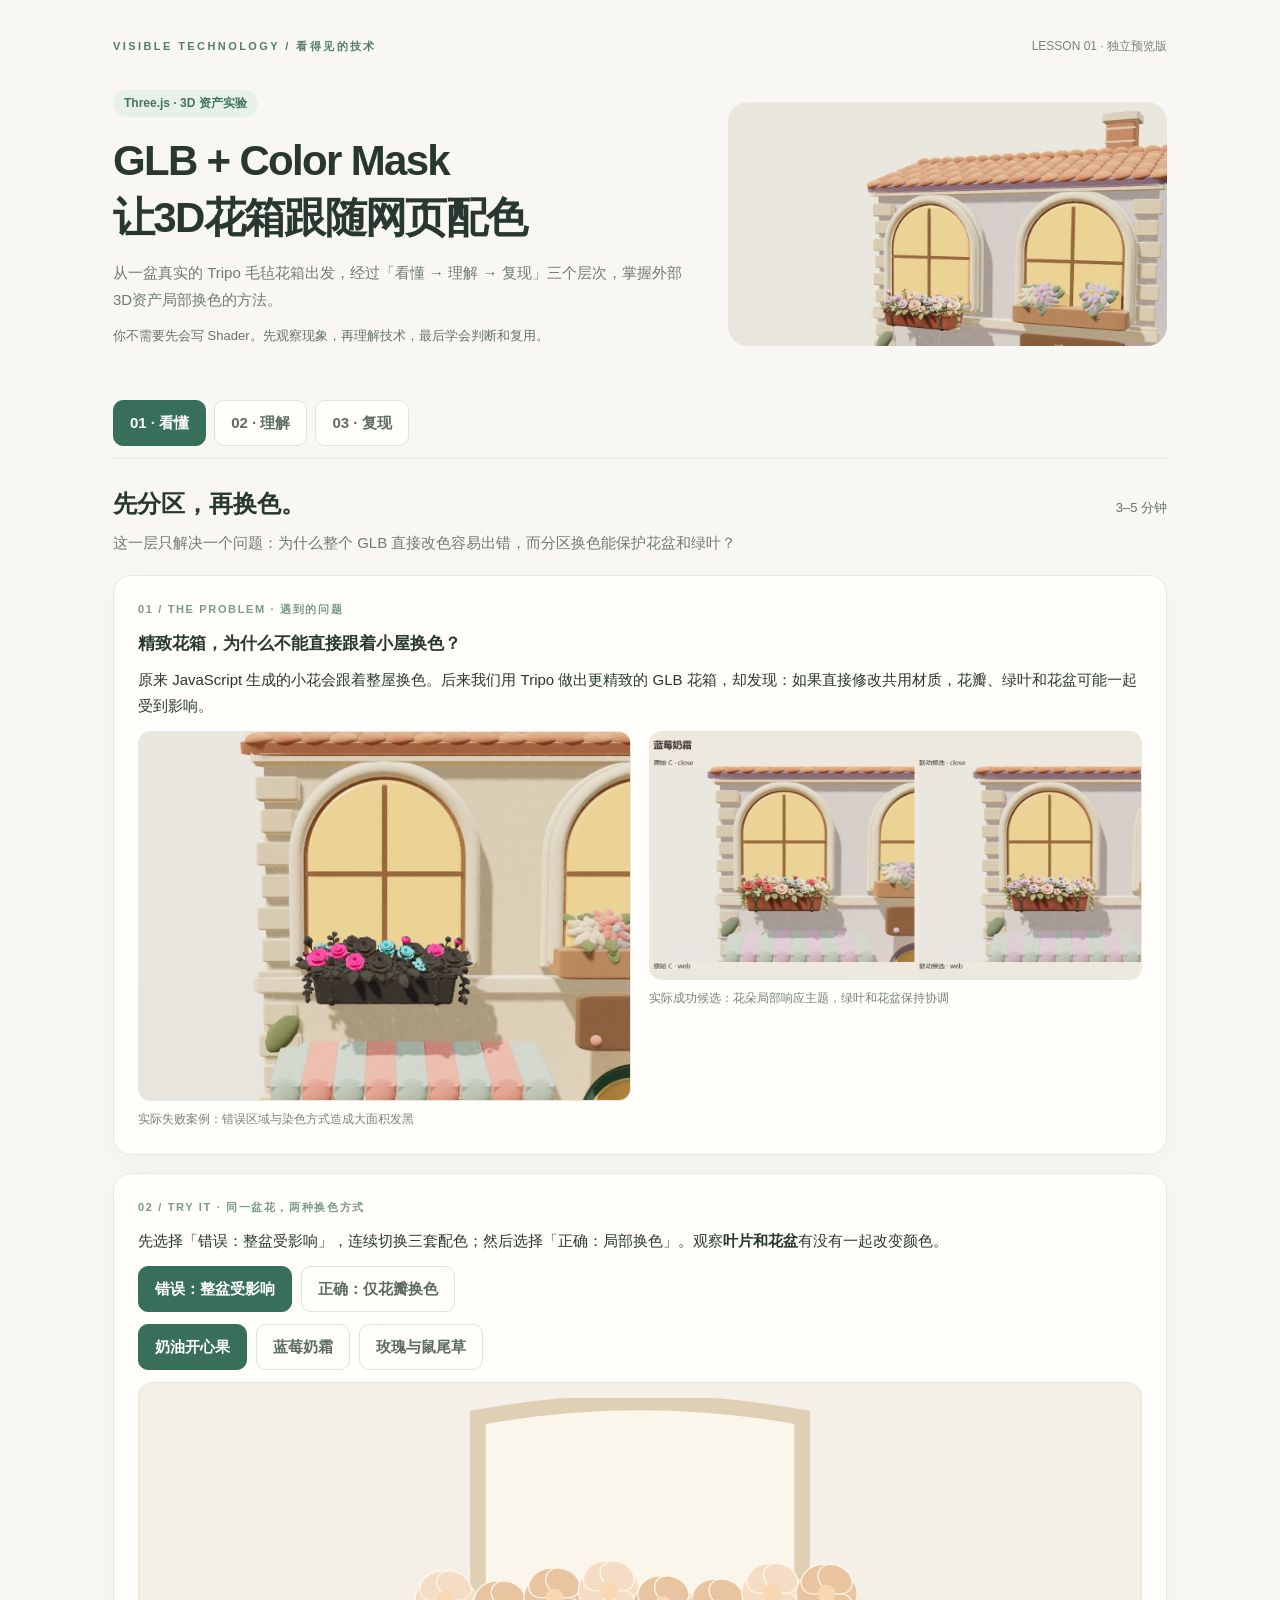
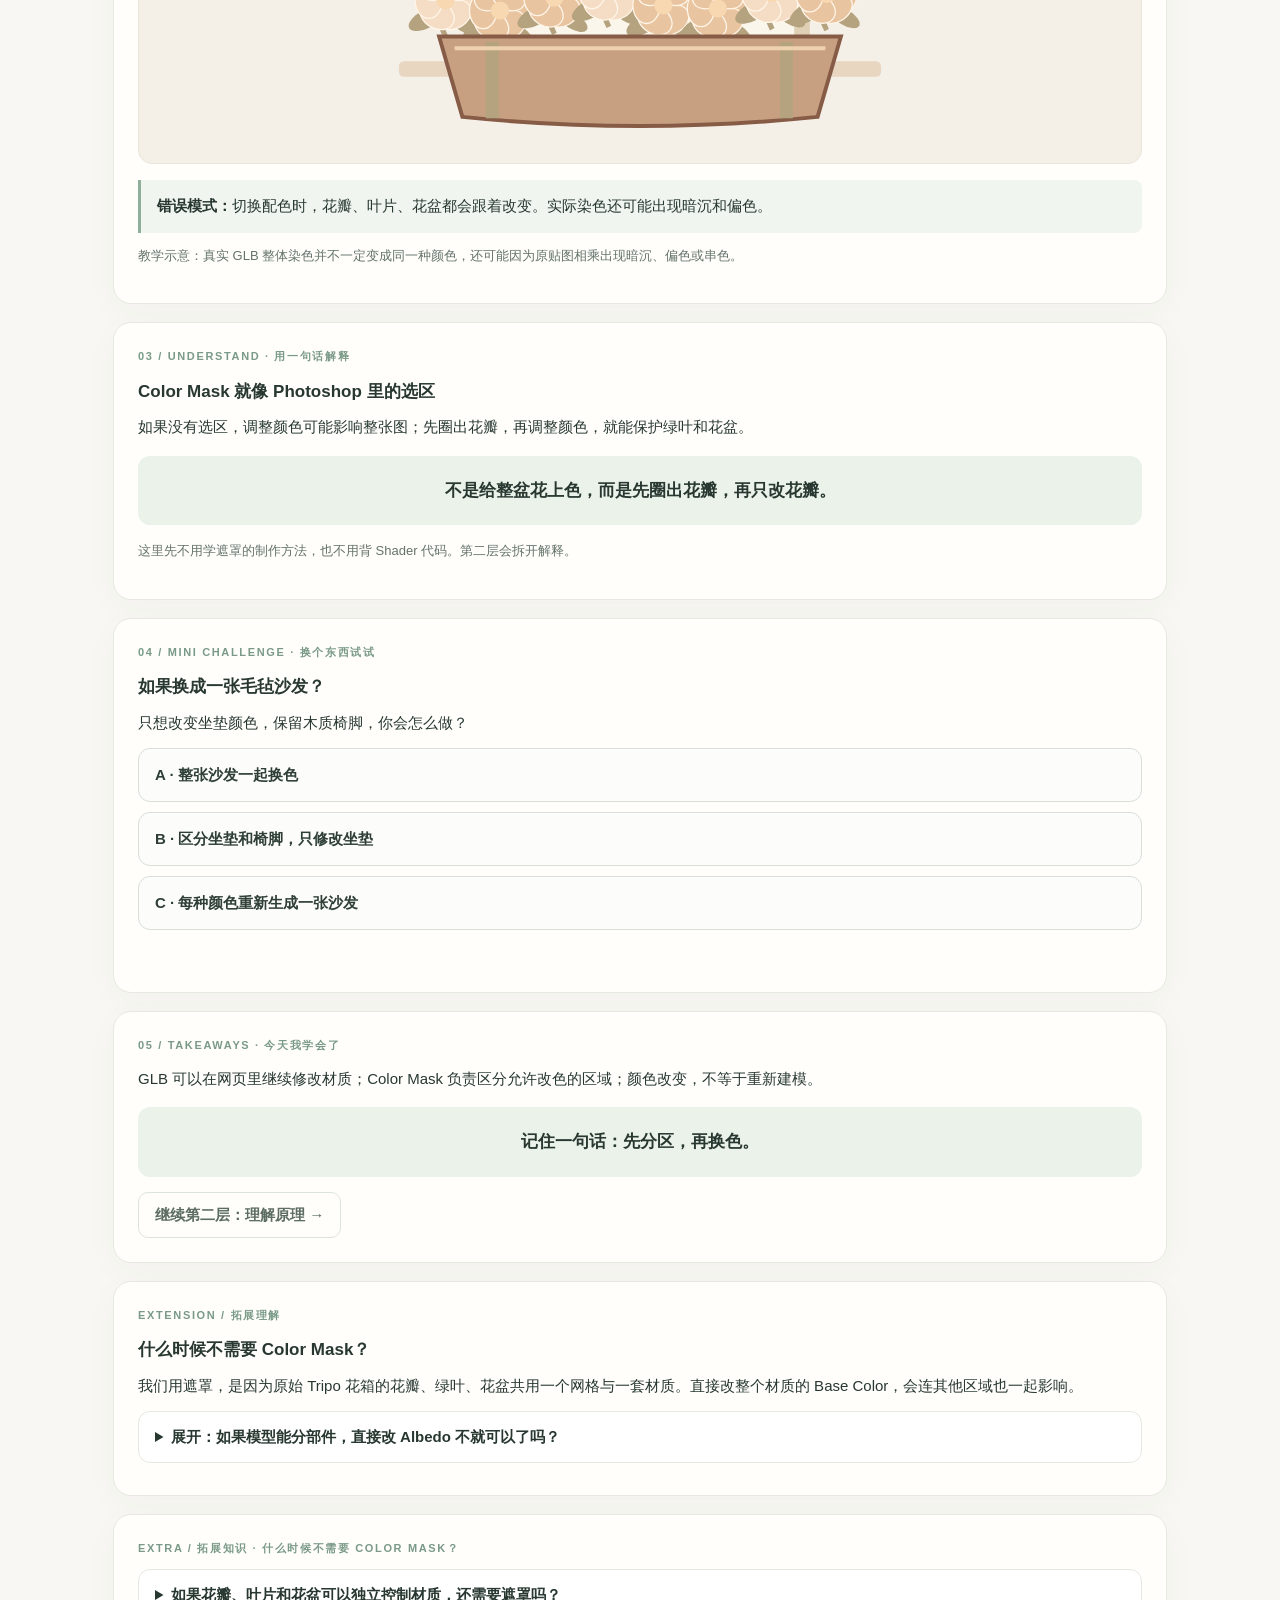
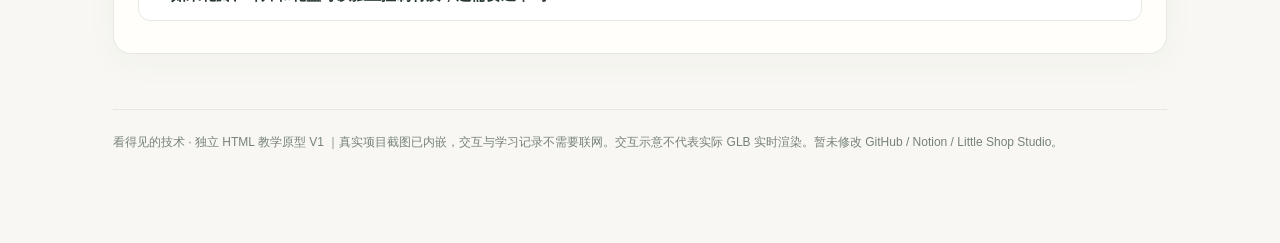
==== commit 3cf5e6b6: "docs(lesson-01): explain when independent material color replaces mask" ====
--- a/lessons/01-glb-color-mask.html
+++ b/lessons/01-glb-color-mask.html
@@ -16,6 +16,7 @@
 <div class="card"><div class="label">REMEMBER / 四个概念</div><div class="grid2"><p><b>GLB：</b>存放3D几何、UV、材质和贴图等数据的文件格式。</p><p><b>UV：</b>让3D表面的位置对应到2D贴图的位置。</p><p><b>Color Mask：</b>标记哪些表面区域参与换色。</p><p><b>Shader：</b>利用贴图、遮罩和配色，计算像素最终的显示效果。</p></div><div class="learn">UV 负责「在哪里」，Mask 负责「改不改」，Shader 负责「怎么画」。</div><p class="hint">Mask=0 表示保留原色，Mask=1 表示完全参与目标色处理。真实项目可能使用多通道遮罩和更复杂的色彩重映射。</p></div>
 <div class="card quiz" id="quizTwo"><div class="label">CHECK / 理解检查</div><h3>如果玫瑰变紫色后，绿叶边缘也出现紫色，应优先检查什么？</h3><button data-correct="false">A · 增加模型面数</button><button data-correct="true">B · 遮罩边界、UV 对齐与采样</button><button data-correct="false">C · 花箱在窗台上的位置</button><div class="quiz-feedback" aria-live="polite"></div></div><button class="pill nextLayer" data-to="three">继续第三层：复现与应用 →</button></section>
 <div class="card" id="material-vs-mask"><div class="label">EXTENSION / 拓展理解</div><h3>什么时候不需要 Color Mask？</h3><p>我们用遮罩，是因为原始 Tripo 花箱的花瓣、绿叶、花盆共用一个网格与一套材质。直接改整个材质的 Base Color，会连其他区域也一起影响。</p><details><summary>展开：如果模型能分部件，直接改 Albedo 不就可以了吗？</summary><p><b>可以，但关键是能否独立控制材质，而不只是分成多个 Mesh。</b> 如果花瓣拥有独立材质，修改花瓣材质的 Base Color 就可以；一个 Mesh 也能有多个材质区域。反过来，即使拆成多个 Mesh，只要仍共享同一个材质对象，改它的颜色仍可能影响所有共享者。</p><p>如果花瓣、叶片和花盆共用一套材质与复杂颜色贴图，<b>Color Mask</b> 就适合在同一材质里划出允许换色的区域。</p><div class="feedback"><b>记住：</b>Albedo / Base Color 说明“基础颜色是什么”；Color Mask 帮助判断“哪里可以改”。两者可以一起使用，并不是二选一。</div><p class="hint">有彩色 Base Color 贴图时，直接设置 material.color 通常会与贴图颜色相乘，未必得到指定纯色。换色前先检查网格、材质数量、是否共享材质及贴图结构。</p></details></div>
+<div class="card"><div class="label">EXTRA / 拓展知识 · 什么时候不需要 Color Mask？</div><details><summary>如果花瓣、叶片和花盆可以独立控制材质，还需要遮罩吗？</summary><p><b>不一定需要。</b>关键不是 GLB 能否拆成多个 Mesh，而是需要换色的区域是否拥有独立、可控制的材质。</p><div class="grid2"><div class="feedback"><b>情况 A：独立材质</b><p>花瓣用材质 A、叶片用 B、花盆用 C。直接修改花瓣材质的 Base Color，其他材质可以不变。</p></div><div class="feedback warning"><b>情况 B：共用材质</b><p>花、叶、盆共用一套材质与彩色贴图。直接修改整体颜色因子会影响所有部位，Color Mask 可以标记花瓣，实现局部换色。</p></div></div><p><b>注意：</b>多个 Mesh 也可能共享同一个材质对象；一个 Mesh 也可以拥有多个材质分组。判断依据是颜色能否独立控制，而非仅看 Mesh 数量。彩色 Albedo 贴图与 Base Color 因子还可能发生颜色相乘，需要检查实际效果。</p><p class="learn">先检查模型的 Mesh、Material 与颜色贴图结构，再选择「独立材质换色」还是「Color Mask 局部换色」。</p></details></div>
 <section id="three" class="layer"><div class="sectionTitle"><h2>下次遇到同类模型，你还会做吗？</h2><span class="hint">8–12 分钟</span></div><p class="sub">这一层不是背代码，而是记住可复用的流程、失败时的判断方法，以及真实项目档案在哪里。</p>
 <div class="card"><div class="label">REPRODUCE / 五步复现路线</div><div class="flow"><span>① Tripo 获取 GLB</span><b>→</b><span>② Blender 减面</span><b>→</b><span>③ 分区遮罩</span><b>→</b><span>④ Three.js 动态换色</span><b>→</b><span>⑤ 实际验收</span></div><p class="hint" style="margin-top:15px">先检查原始模型是否已有独立材质区，再决定遮罩或分材质方案，不能机械地要求所有模型使用同一技术。</p><div class="miniStats"><div class="stat"><b>约190万</b><small>原始三角面</small></div><div class="stat"><b>约15万</b><small>候选三角面</small></div><div class="stat"><b>3 套</b><small>配色视觉验收</small></div></div></div>
 <div class="card"><div class="label">EVIDENCE / 这次真实项目留下了什么</div><div class="grid3 gallery"><figure><img src="[data-uri]" alt="四档减面对照"><figcaption>模型减面对比：150k保留良好，80k与40k出现破损</figcaption></figure><figure><img src="[data-uri]" alt="C版装配预览"><figcaption>C版：位置修正＋柔和哑光</figcaption></figure><figure><img src="[data-uri]" alt="蓝莓奶霜换色对比"><figcaption>三套配色之一：蓝莓奶霜</figcaption></figure></div><details><summary>展开查看三套配色和加载失败回退</summary><div class="grid2" style="margin-top:15px"><figure><img class="photo" src="[data-uri]